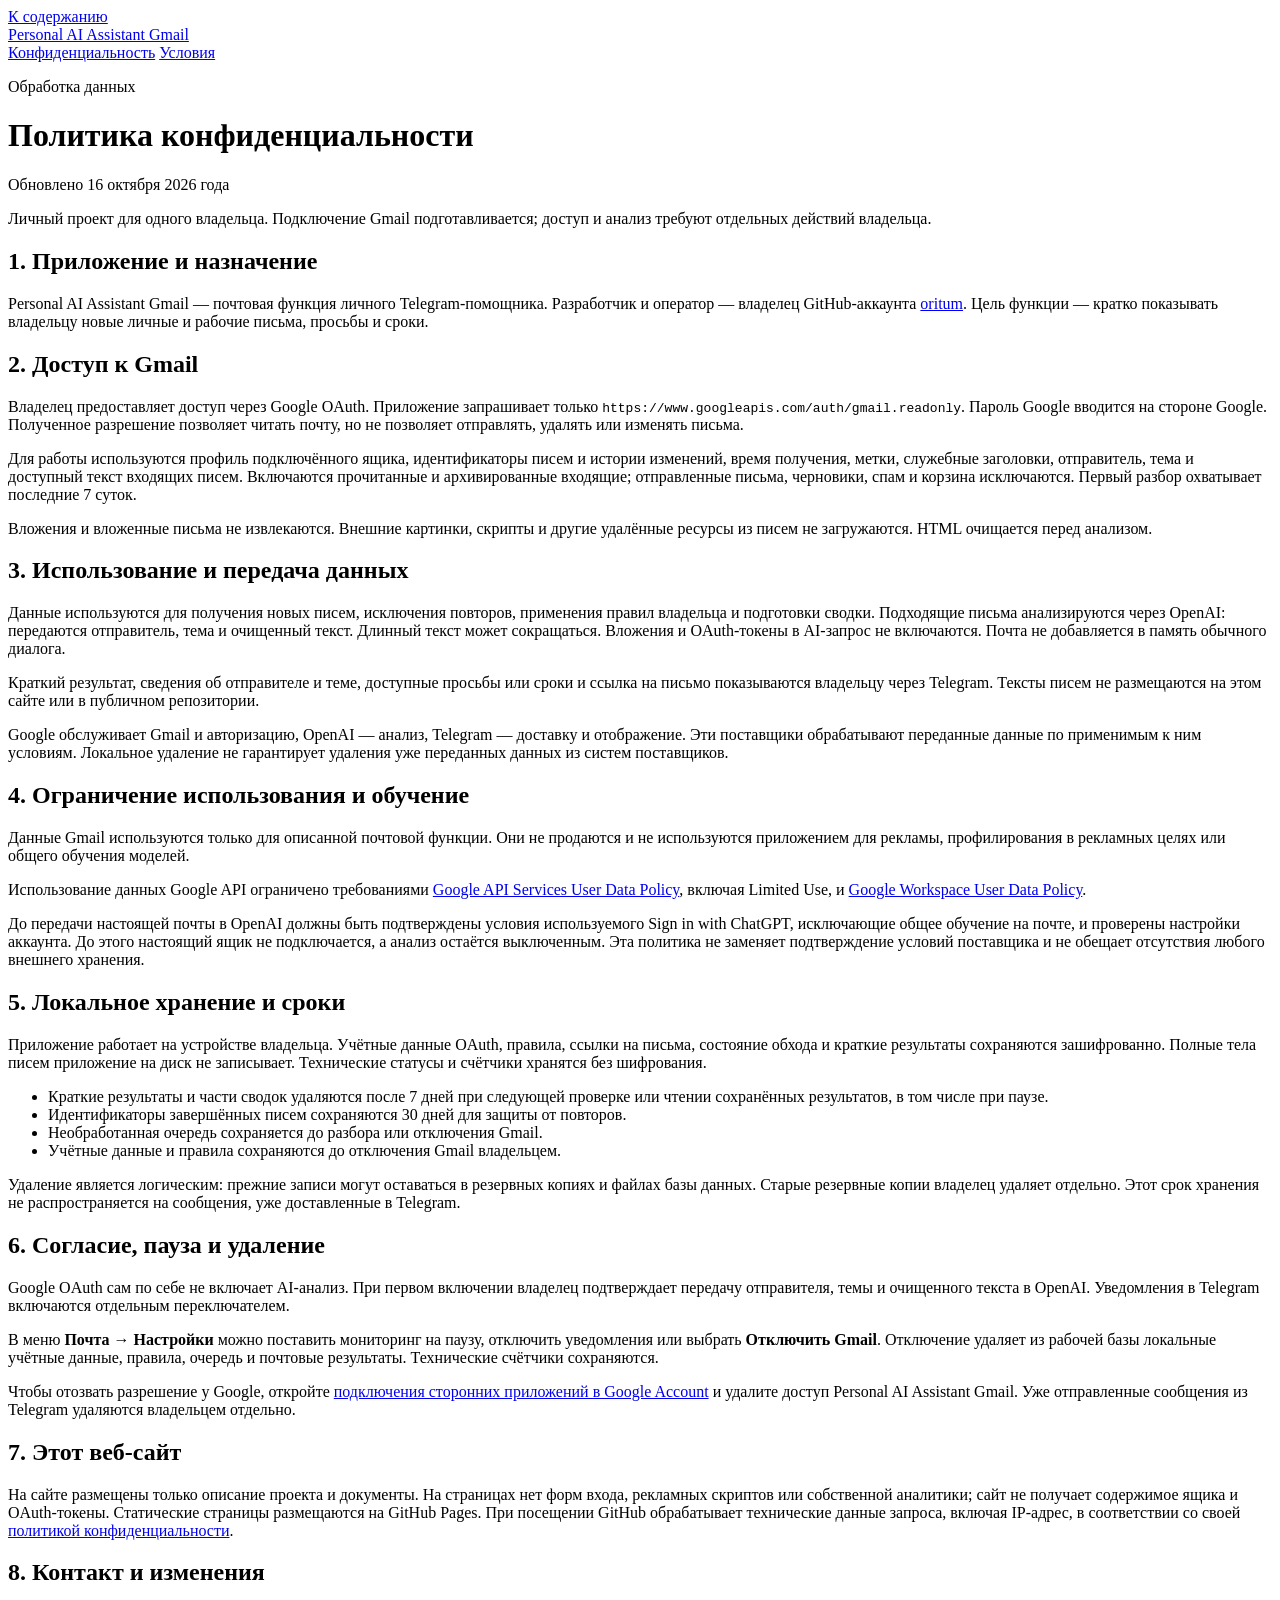
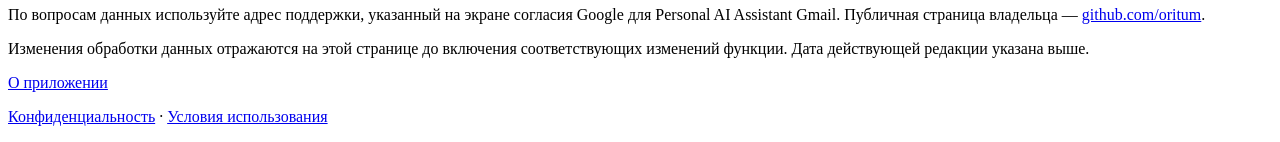
==== privacy.html @ b18a3aa1 "Publish Gmail information page privacy.html" ====
<!doctype html>
<html lang="ru">
<head>
  <meta charset="utf-8">
  <meta name="viewport" content="width=device-width, initial-scale=1">
  <meta name="description" content="Как Personal AI Assistant Gmail получает, использует, передаёт, хранит и удаляет данные Gmail.">
  <meta name="referrer" content="no-referrer">
  <title>Конфиденциальность · Personal AI Assistant Gmail</title>
  <link rel="stylesheet" href="styles.css">
</head>
<body>
  <a class="skip" href="#main">К содержанию</a>
  <header class="header wrap">
    <a class="brand" href="index.html">Personal AI Assistant Gmail</a>
    <nav aria-label="Основная навигация">
      <a href="privacy.html" aria-current="page">Конфиденциальность</a>
      <a href="terms.html">Условия</a>
    </nav>
  </header>
  <main id="main" class="wrap document">
    <p class="eyebrow">Обработка данных</p>
    <h1>Политика конфиденциальности</h1>
    <p class="updated">Обновлено <time datetime="2026-10-16">16 октября 2026 года</time></p>
    <div class="notice">Личный проект для одного владельца. Подключение Gmail
      подготавливается; доступ и анализ требуют отдельных действий владельца.</div>
    <section>
      <h2>1. Приложение и назначение</h2>
      <p>Personal AI Assistant Gmail — почтовая функция личного Telegram-помощника.
        Разработчик и оператор — владелец GitHub-аккаунта
        <a href="https://github.com/oritum">oritum</a>. Цель функции — кратко
        показывать владельцу новые личные и рабочие письма, просьбы и сроки.</p>
    </section>
    <section>
      <h2>2. Доступ к Gmail</h2>
      <p>Владелец предоставляет доступ через Google OAuth. Приложение запрашивает
        только <code>https://www.googleapis.com/auth/gmail.readonly</code>.
        Пароль Google вводится на стороне Google. Полученное разрешение позволяет
        читать почту, но не позволяет отправлять, удалять или изменять письма.</p>
      <p>Для работы используются профиль подключённого ящика, идентификаторы
        писем и истории изменений, время получения, метки, служебные заголовки,
        отправитель, тема и доступный текст входящих писем. Включаются прочитанные
        и архивированные входящие; отправленные письма, черновики, спам и корзина
        исключаются. Первый разбор охватывает последние 7 суток.</p>
      <p>Вложения и вложенные письма не извлекаются. Внешние картинки, скрипты и
        другие удалённые ресурсы из писем не загружаются. HTML очищается перед анализом.</p>
    </section>
    <section>
      <h2>3. Использование и передача данных</h2>
      <p>Данные используются для получения новых писем, исключения повторов,
        применения правил владельца и подготовки сводки. Подходящие письма
        анализируются через OpenAI: передаются отправитель, тема и очищенный
        текст. Длинный текст может сокращаться. Вложения и OAuth-токены
        в AI-запрос не включаются. Почта не добавляется в память обычного диалога.</p>
      <p>Краткий результат, сведения об отправителе и теме, доступные просьбы или
        сроки и ссылка на письмо показываются владельцу через Telegram. Тексты
        писем не размещаются на этом сайте или в публичном репозитории.</p>
      <p>Google обслуживает Gmail и авторизацию, OpenAI — анализ, Telegram —
        доставку и отображение. Эти поставщики обрабатывают переданные данные
        по применимым к ним условиям. Локальное удаление не гарантирует удаления
        уже переданных данных из систем поставщиков.</p>
    </section>
    <section>
      <h2>4. Ограничение использования и обучение</h2>
      <p>Данные Gmail используются только для описанной почтовой функции.
        Они не продаются и не используются приложением для рекламы,
        профилирования в рекламных целях или общего обучения моделей.</p>
      <p>Использование данных Google API ограничено требованиями
        <a href="https://developers.google.com/terms/api-services-user-data-policy">Google API Services User Data Policy</a>,
        включая Limited Use, и
        <a href="https://developers.google.com/workspace/workspace-api-user-data-developer-policy">Google Workspace User Data Policy</a>.</p>
      <p>До передачи настоящей почты в OpenAI должны быть подтверждены условия
        используемого Sign in with ChatGPT, исключающие общее обучение на почте,
        и проверены настройки аккаунта. До этого настоящий ящик не подключается,
        а анализ остаётся выключенным. Эта политика не заменяет подтверждение
        условий поставщика и не обещает отсутствия любого внешнего хранения.</p>
    </section>
    <section>
      <h2>5. Локальное хранение и сроки</h2>
      <p>Приложение работает на устройстве владельца. Учётные данные OAuth,
        правила, ссылки на письма, состояние обхода и краткие результаты
        сохраняются зашифрованно. Полные тела писем приложение на диск не записывает.
        Технические статусы и счётчики хранятся без шифрования.</p>
      <ul>
        <li>Краткие результаты и части сводок удаляются после 7 дней при следующей
          проверке или чтении сохранённых результатов, в том числе при паузе.</li>
        <li>Идентификаторы завершённых писем сохраняются 30 дней для защиты от повторов.</li>
        <li>Необработанная очередь сохраняется до разбора или отключения Gmail.</li>
        <li>Учётные данные и правила сохраняются до отключения Gmail владельцем.</li>
      </ul>
      <p>Удаление является логическим: прежние записи могут оставаться в резервных
        копиях и файлах базы данных. Старые резервные копии владелец удаляет отдельно.
        Этот срок хранения не распространяется на сообщения, уже доставленные в Telegram.</p>
    </section>
    <section>
      <h2>6. Согласие, пауза и удаление</h2>
      <p>Google OAuth сам по себе не включает AI-анализ. При первом включении
        владелец подтверждает передачу отправителя, темы и очищенного текста
        в OpenAI. Уведомления в Telegram включаются отдельным переключателем.</p>
      <p>В меню <strong>Почта → Настройки</strong> можно поставить мониторинг на паузу,
        отключить уведомления или выбрать <strong>Отключить Gmail</strong>.
        Отключение удаляет из рабочей базы локальные учётные данные, правила,
        очередь и почтовые результаты. Технические счётчики сохраняются.</p>
      <p>Чтобы отозвать разрешение у Google, откройте
        <a href="https://myaccount.google.com/connections">подключения сторонних приложений в Google Account</a>
        и удалите доступ Personal AI Assistant Gmail. Уже отправленные сообщения
        из Telegram удаляются владельцем отдельно.</p>
    </section>
    <section>
      <h2>7. Этот веб-сайт</h2>
      <p>На сайте размещены только описание проекта и документы. На страницах нет
        форм входа, рекламных скриптов или собственной аналитики; сайт не получает
        содержимое ящика и OAuth-токены. Статические страницы размещаются на GitHub Pages.
        При посещении GitHub обрабатывает технические данные запроса, включая IP-адрес,
        в соответствии со своей
        <a href="https://docs.github.com/en/site-policy/privacy-policies/github-general-privacy-statement">политикой конфиденциальности</a>.</p>
    </section>
    <section>
      <h2>8. Контакт и изменения</h2>
      <p>По вопросам данных используйте адрес поддержки, указанный на экране
        согласия Google для Personal AI Assistant Gmail. Публичная страница
        владельца — <a href="https://github.com/oritum">github.com/oritum</a>.</p>
      <p>Изменения обработки данных отражаются на этой странице до включения
        соответствующих изменений функции. Дата действующей редакции указана выше.</p>
    </section>
  </main>
  <footer class="footer wrap">
    <p><a href="index.html">О приложении</a></p>
    <p><a href="privacy.html" aria-current="page">Конфиденциальность</a> · <a href="terms.html">Условия использования</a></p>
  </footer>
</body>
</html>
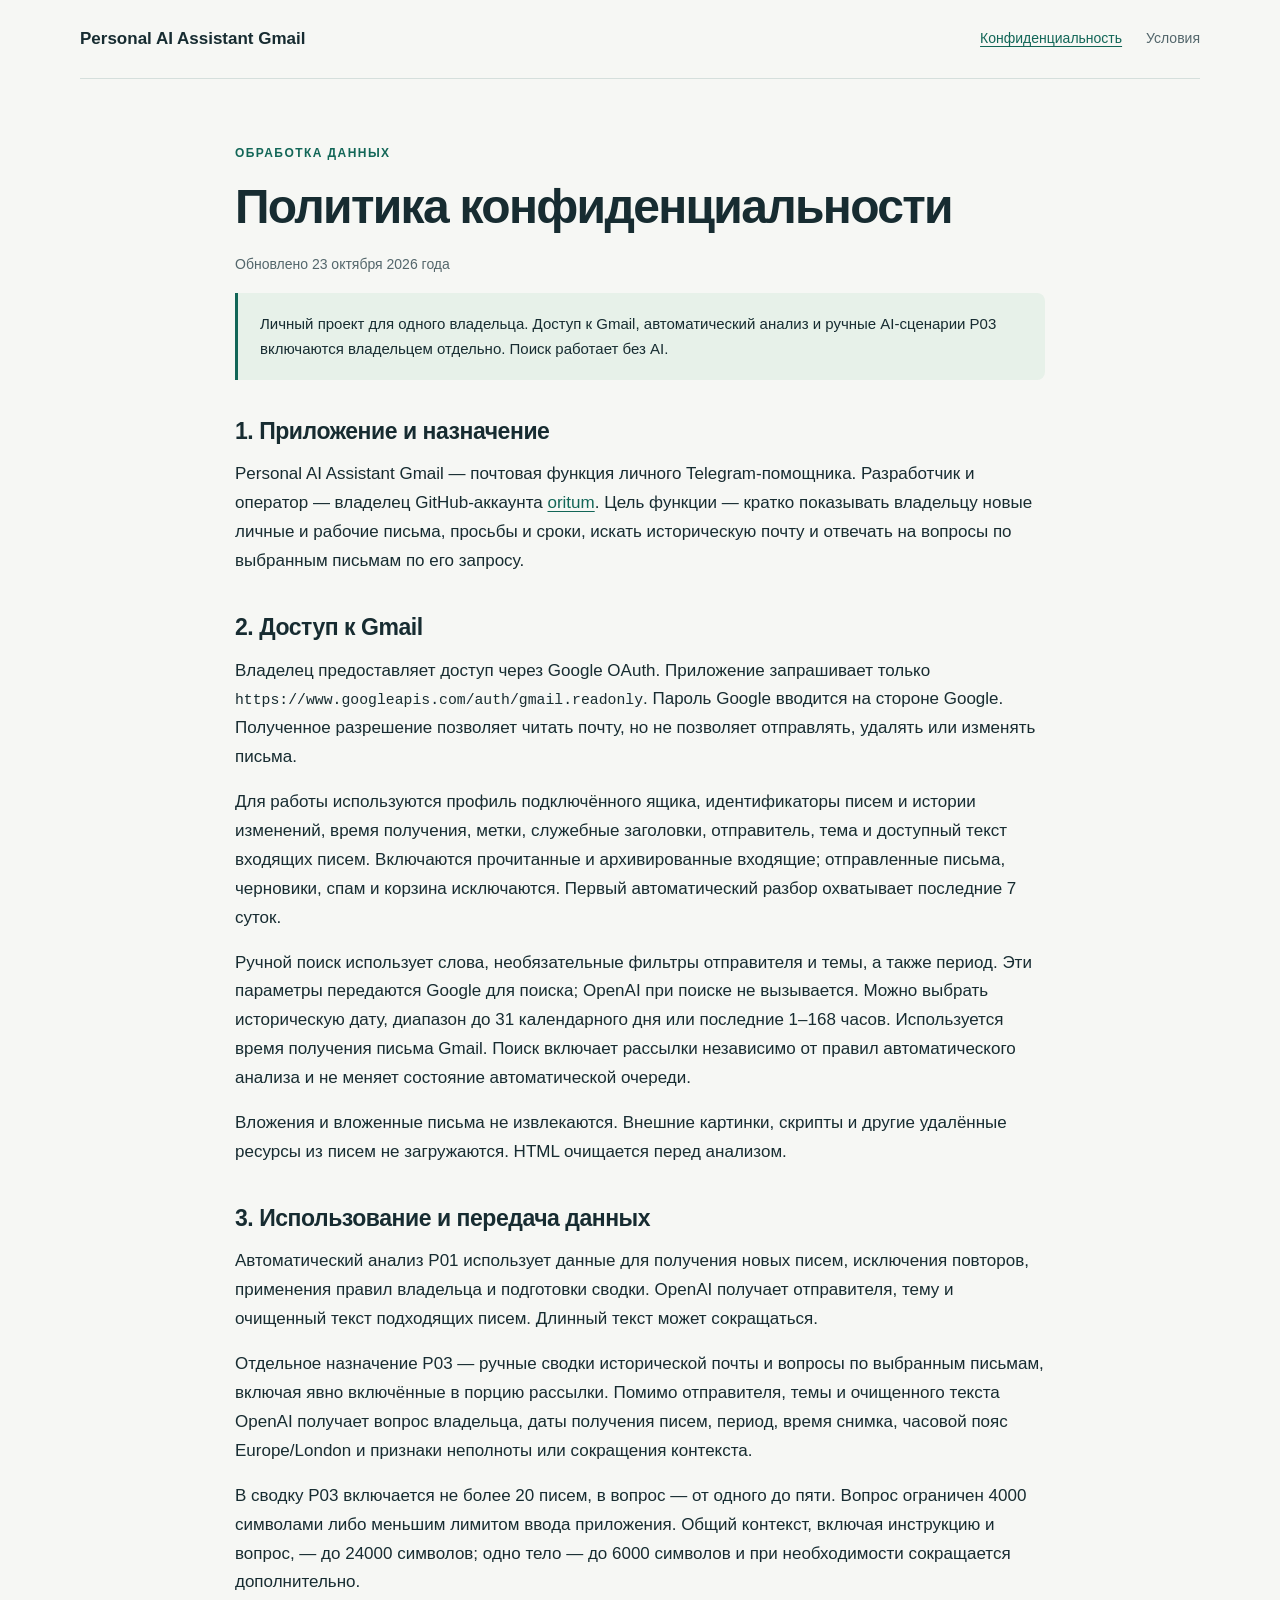
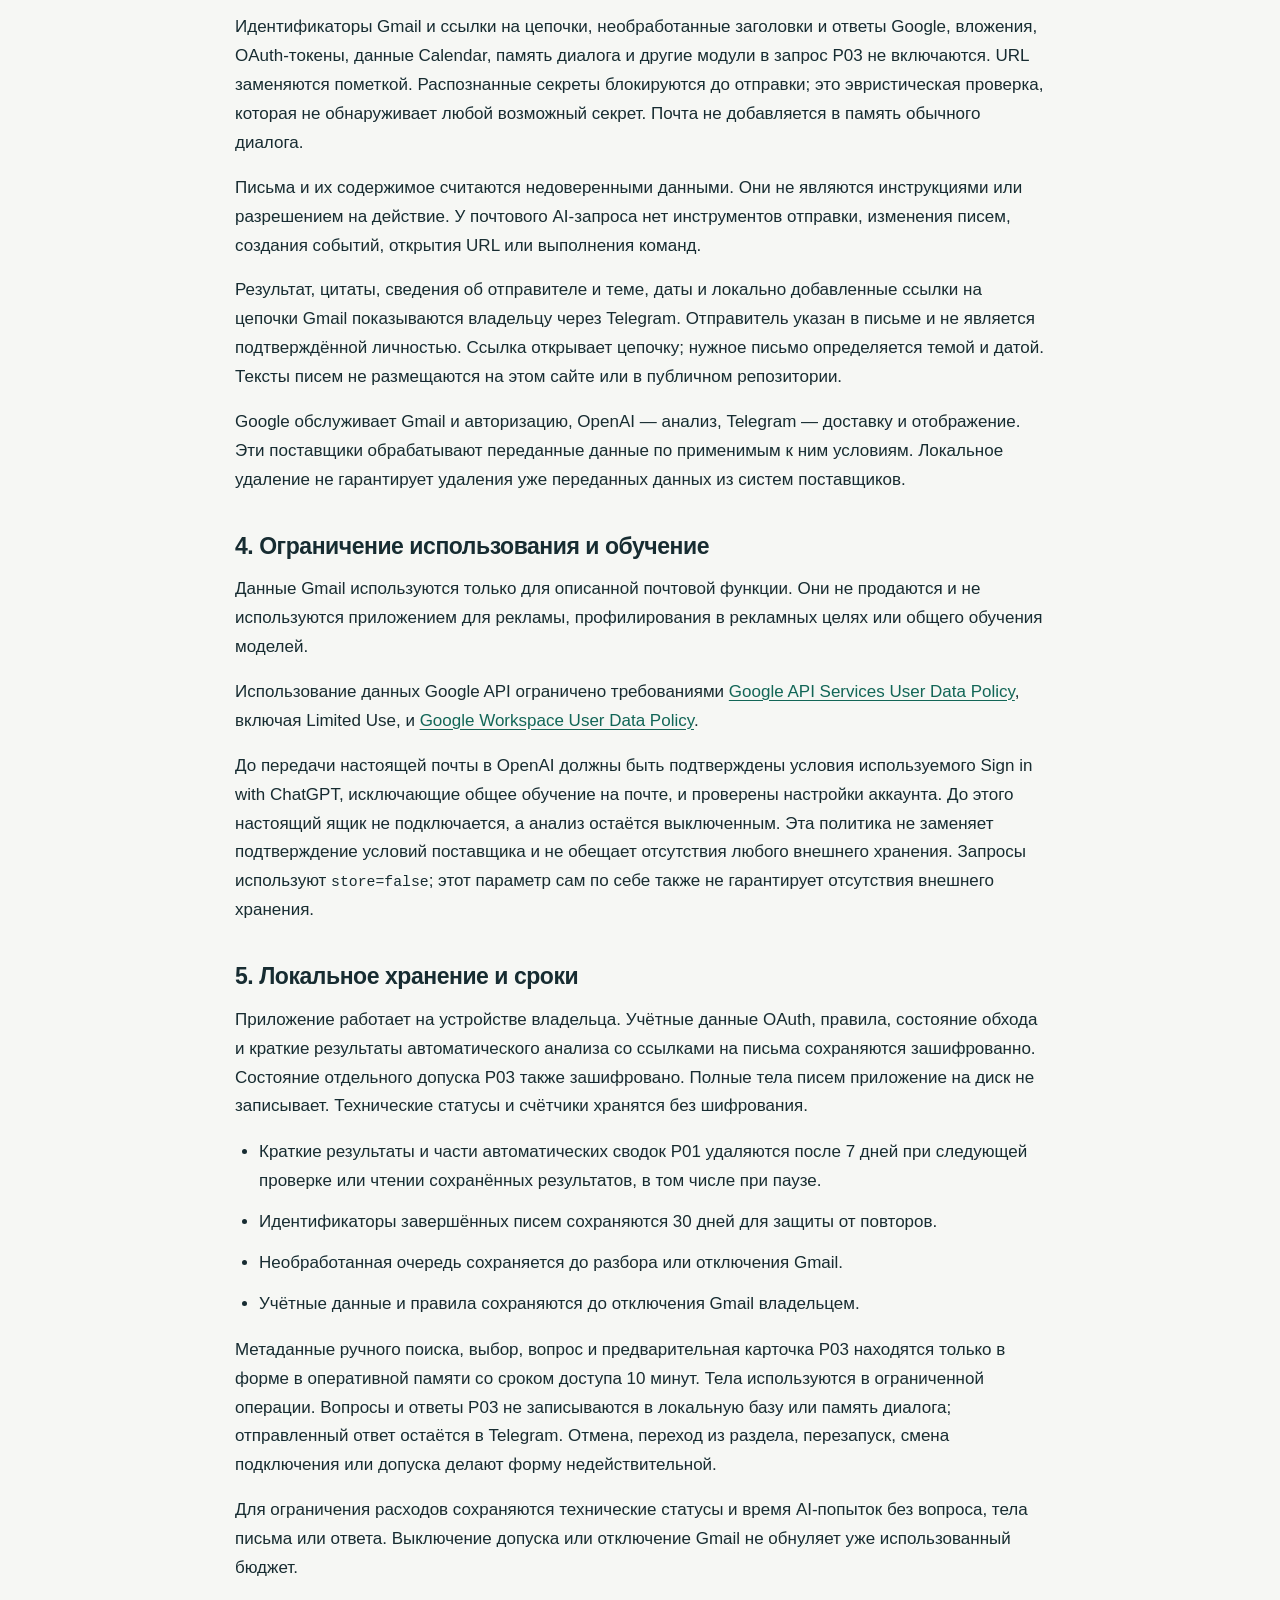
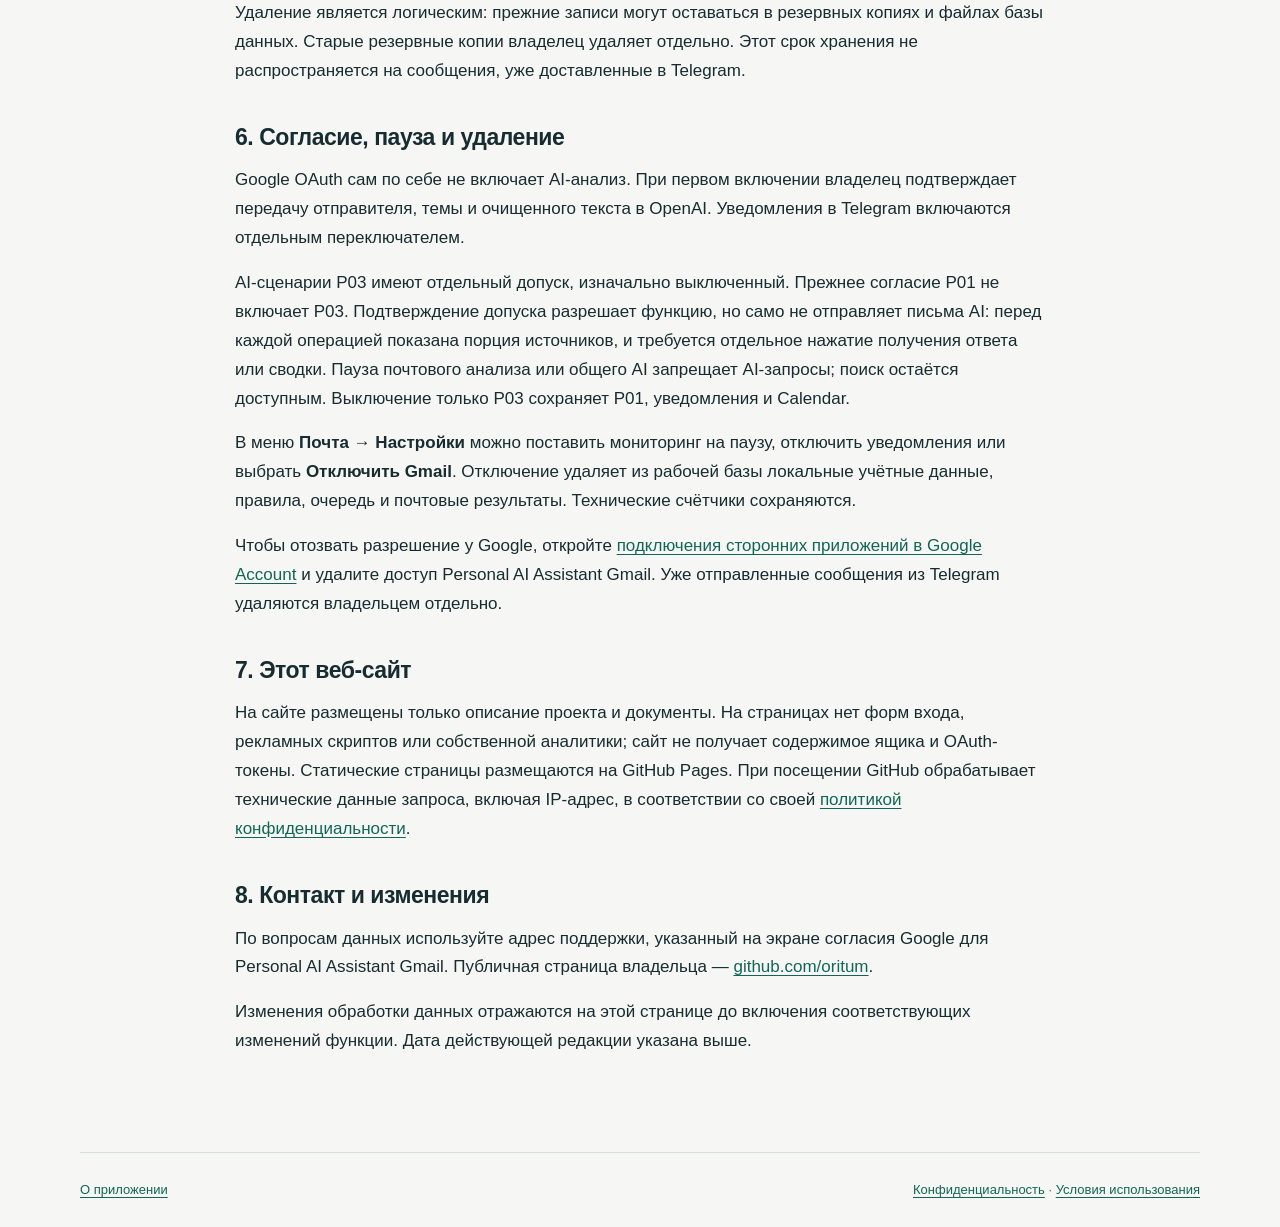
==== commit 347d4cae: "Add files via upload" ====
--- a/privacy.html
+++ b/privacy.html
@@ -20,15 +20,16 @@
   <main id="main" class="wrap document">
     <p class="eyebrow">Обработка данных</p>
     <h1>Политика конфиденциальности</h1>
-    <p class="updated">Обновлено <time datetime="2026-10-16">16 октября 2026 года</time></p>
-    <div class="notice">Личный проект для одного владельца. Подключение Gmail
-      подготавливается; доступ и анализ требуют отдельных действий владельца.</div>
+    <p class="updated">Обновлено <time datetime="2026-10-23">23 октября 2026 года</time></p>
+    <div class="notice">Личный проект для одного владельца. Доступ к Gmail, автоматический анализ
+      и ручные AI-сценарии P03 включаются владельцем отдельно. Поиск работает без AI.</div>
     <section>
       <h2>1. Приложение и назначение</h2>
       <p>Personal AI Assistant Gmail — почтовая функция личного Telegram-помощника.
         Разработчик и оператор — владелец GitHub-аккаунта
         <a href="https://github.com/oritum">oritum</a>. Цель функции — кратко
-        показывать владельцу новые личные и рабочие письма, просьбы и сроки.</p>
+        показывать владельцу новые личные и рабочие письма, просьбы и сроки, искать
+        историческую почту и отвечать на вопросы по выбранным письмам по его запросу.</p>
     </section>
     <section>
       <h2>2. Доступ к Gmail</h2>
@@ -40,20 +41,45 @@
         писем и истории изменений, время получения, метки, служебные заголовки,
         отправитель, тема и доступный текст входящих писем. Включаются прочитанные
         и архивированные входящие; отправленные письма, черновики, спам и корзина
-        исключаются. Первый разбор охватывает последние 7 суток.</p>
+        исключаются. Первый автоматический разбор охватывает последние 7 суток.</p>
+      <p>Ручной поиск использует слова, необязательные фильтры отправителя и темы,
+        а также период. Эти параметры передаются Google для поиска; OpenAI
+        при поиске не вызывается. Можно выбрать историческую дату, диапазон
+        до 31 календарного дня или последние 1–168 часов. Используется время
+        получения письма Gmail. Поиск включает рассылки независимо от правил
+        автоматического анализа и не меняет состояние автоматической очереди.</p>
       <p>Вложения и вложенные письма не извлекаются. Внешние картинки, скрипты и
         другие удалённые ресурсы из писем не загружаются. HTML очищается перед анализом.</p>
     </section>
     <section>
-      <h2>3. Использование и передача данных</h2>
-      <p>Данные используются для получения новых писем, исключения повторов,
-        применения правил владельца и подготовки сводки. Подходящие письма
-        анализируются через OpenAI: передаются отправитель, тема и очищенный
-        текст. Длинный текст может сокращаться. Вложения и OAuth-токены
-        в AI-запрос не включаются. Почта не добавляется в память обычного диалога.</p>
-      <p>Краткий результат, сведения об отправителе и теме, доступные просьбы или
-        сроки и ссылка на письмо показываются владельцу через Telegram. Тексты
-        писем не размещаются на этом сайте или в публичном репозитории.</p>
+<h2>3. Использование и передача данных</h2>
+      <p>Автоматический анализ P01 использует данные для получения новых писем,
+        исключения повторов, применения правил владельца и подготовки сводки.
+        OpenAI получает отправителя, тему и очищенный текст подходящих писем.
+        Длинный текст может сокращаться.</p>
+      <p>Отдельное назначение P03 — ручные сводки исторической почты и вопросы
+        по выбранным письмам, включая явно включённые в порцию рассылки.
+        Помимо отправителя, темы и очищенного текста OpenAI получает вопрос
+        владельца, даты получения писем, период, время снимка, часовой пояс
+        Europe/London и признаки неполноты или сокращения контекста.</p>
+      <p>В сводку P03 включается не более 20 писем, в вопрос — от одного до пяти.
+        Вопрос ограничен 4000 символами либо меньшим лимитом ввода приложения.
+        Общий контекст, включая инструкцию и вопрос, — до 24000 символов;
+        одно тело — до 6000 символов и при необходимости сокращается дополнительно.</p>
+      <p>Идентификаторы Gmail и ссылки на цепочки, необработанные заголовки и ответы Google, вложения,
+        OAuth-токены, данные Calendar, память диалога и другие модули в запрос P03
+        не включаются. URL заменяются пометкой. Распознанные секреты блокируются
+        до отправки; это эвристическая проверка, которая не обнаруживает любой
+        возможный секрет. Почта не добавляется в память обычного диалога.</p>
+      <p>Письма и их содержимое считаются недоверенными данными. Они не являются
+        инструкциями или разрешением на действие. У почтового AI-запроса нет
+        инструментов отправки, изменения писем, создания событий, открытия URL
+        или выполнения команд.</p>
+      <p>Результат, цитаты, сведения об отправителе и теме, даты и локально
+        добавленные ссылки на цепочки Gmail показываются владельцу через Telegram.
+        Отправитель указан в письме и не является подтверждённой личностью.
+        Ссылка открывает цепочку; нужное письмо определяется темой и датой.
+        Тексты писем не размещаются на этом сайте или в публичном репозитории.</p>
       <p>Google обслуживает Gmail и авторизацию, OpenAI — анализ, Telegram —
         доставку и отображение. Эти поставщики обрабатывают переданные данные
         по применимым к ним условиям. Локальное удаление не гарантирует удаления
@@ -72,21 +98,32 @@
         используемого Sign in with ChatGPT, исключающие общее обучение на почте,
         и проверены настройки аккаунта. До этого настоящий ящик не подключается,
         а анализ остаётся выключенным. Эта политика не заменяет подтверждение
-        условий поставщика и не обещает отсутствия любого внешнего хранения.</p>
+        условий поставщика и не обещает отсутствия любого внешнего хранения.
+        Запросы используют <code>store=false</code>; этот параметр сам по себе
+        также не гарантирует отсутствия внешнего хранения.</p>
     </section>
     <section>
       <h2>5. Локальное хранение и сроки</h2>
       <p>Приложение работает на устройстве владельца. Учётные данные OAuth,
-        правила, ссылки на письма, состояние обхода и краткие результаты
-        сохраняются зашифрованно. Полные тела писем приложение на диск не записывает.
+        правила, состояние обхода и краткие результаты автоматического анализа
+        со ссылками на письма сохраняются зашифрованно. Состояние отдельного допуска P03
+        также зашифровано. Полные тела писем приложение на диск не записывает.
         Технические статусы и счётчики хранятся без шифрования.</p>
       <ul>
-        <li>Краткие результаты и части сводок удаляются после 7 дней при следующей
+        <li>Краткие результаты и части автоматических сводок P01 удаляются после 7 дней при следующей
           проверке или чтении сохранённых результатов, в том числе при паузе.</li>
         <li>Идентификаторы завершённых писем сохраняются 30 дней для защиты от повторов.</li>
         <li>Необработанная очередь сохраняется до разбора или отключения Gmail.</li>
         <li>Учётные данные и правила сохраняются до отключения Gmail владельцем.</li>
       </ul>
+      <p>Метаданные ручного поиска, выбор, вопрос и предварительная карточка P03 находятся только
+        в форме в оперативной памяти со сроком доступа 10 минут. Тела используются в ограниченной
+        операции. Вопросы и ответы P03 не записываются в локальную базу или память
+        диалога; отправленный ответ остаётся в Telegram. Отмена, переход из раздела,
+        перезапуск, смена подключения или допуска делают форму недействительной.</p>
+      <p>Для ограничения расходов сохраняются технические статусы и время
+        AI-попыток без вопроса, тела письма или ответа. Выключение допуска или
+        отключение Gmail не обнуляет уже использованный бюджет.</p>
       <p>Удаление является логическим: прежние записи могут оставаться в резервных
         копиях и файлах базы данных. Старые резервные копии владелец удаляет отдельно.
         Этот срок хранения не распространяется на сообщения, уже доставленные в Telegram.</p>
@@ -96,6 +133,12 @@
       <p>Google OAuth сам по себе не включает AI-анализ. При первом включении
         владелец подтверждает передачу отправителя, темы и очищенного текста
         в OpenAI. Уведомления в Telegram включаются отдельным переключателем.</p>
+      <p>AI-сценарии P03 имеют отдельный допуск, изначально выключенный.
+        Прежнее согласие P01 не включает P03. Подтверждение допуска разрешает
+        функцию, но само не отправляет письма AI: перед каждой операцией показана
+        порция источников, и требуется отдельное нажатие получения ответа или сводки.
+        Пауза почтового анализа или общего AI запрещает AI-запросы; поиск остаётся
+        доступным. Выключение только P03 сохраняет P01, уведомления и Calendar.</p>
       <p>В меню <strong>Почта → Настройки</strong> можно поставить мониторинг на паузу,
         отключить уведомления или выбрать <strong>Отключить Gmail</strong>.
         Отключение удаляет из рабочей базы локальные учётные данные, правила,
--- a/styles.css
+++ b/styles.css
@@ -0,0 +1,80 @@
+:root {
+  color-scheme: light;
+  --paper: #f6f7f4;
+  --card: #fff;
+  --ink: #172c31;
+  --muted: #53666b;
+  --line: #d5dfdc;
+  --accent: #126657;
+  --soft: #e7f1e9;
+  font-family: -apple-system, BlinkMacSystemFont, "Segoe UI", Arial, sans-serif;
+  font-synthesis: none;
+  text-rendering: optimizeLegibility;
+}
+* { box-sizing: border-box; }
+body { margin: 0; background: var(--paper); color: var(--ink); font-size: 17px; line-height: 1.7; }
+a { color: var(--accent); text-underline-offset: .2em; }
+a:hover { text-decoration-thickness: 2px; }
+a:focus-visible { outline: 3px solid var(--accent); outline-offset: 5px; border-radius: 2px; }
+.wrap { width: min(1120px, calc(100% - 64px)); margin-inline: auto; }
+.skip { position: absolute; top: 12px; left: 16px; padding: 10px 16px; background: var(--card); transform: translateY(-200%); z-index: 5; }
+.skip:focus { transform: translateY(0); }
+.header { display: flex; align-items: center; justify-content: space-between; gap: 28px; padding-block: 27px; border-bottom: 1px solid var(--line); }
+.brand { max-width: 24rem; font-size: 17px; font-weight: 700; color: var(--ink); text-decoration: none; line-height: 1.4; }
+nav { display: flex; flex-wrap: wrap; gap: 10px 24px; font-size: 14px; }
+nav a { color: var(--muted); text-decoration: none; }
+nav [aria-current="page"] { color: var(--accent); text-decoration: underline; }
+.hero { padding-block: 76px 54px; max-width: 800px; }
+.eyebrow { margin: 0 0 18px; font-size: 12px; font-weight: 700; letter-spacing: .12em; text-transform: uppercase; color: var(--accent); }
+h1, h2 { line-height: 1.16; letter-spacing: -.035em; text-wrap: balance; }
+h1 { margin: 0 0 28px; font-size: clamp(40px, 6.3vw, 72px); font-weight: 650; }
+.lead { margin: 0; max-width: 720px; font-size: 21px; line-height: 1.65; }
+.status { display: inline-flex; align-items: center; gap: 10px; margin: 28px 0 12px; padding: 7px 13px; border-radius: 7px; background: var(--soft); font-size: 13px; font-weight: 600; }
+.dot { width: 7px; height: 7px; flex: 0 0 7px; border-radius: 50%; background: var(--accent); }
+.muted { color: var(--muted); font-size: 14px; max-width: 620px; margin: 0; }
+.cards { display: grid; grid-template-columns: repeat(3, minmax(0, 1fr)); gap: 18px; }
+.card { padding: 28px; border: 1px solid var(--line); border-radius: 12px; background: var(--card); }
+.number { font-size: 12px; font-weight: 650; color: var(--accent); }
+.card h2 { margin: 28px 0 14px; font-size: 23px; }
+.card p { margin: 0; color: var(--muted); font-size: 15px; }
+code { font-size: .87em; overflow-wrap: anywhere; }
+.detail { display: grid; grid-template-columns: 1fr 1.55fr; gap: 72px; padding-block: 72px; }
+.detail h2 { margin: 0; font-size: 36px; }
+.prose p { margin-top: 0; }
+.text-link { font-weight: 650; }
+.footer { display: flex; justify-content: space-between; flex-wrap: wrap; gap: 12px 24px; padding-block: 26px; border-top: 1px solid var(--line); color: var(--muted); font-size: 13px; }
+.footer p { margin: 0; }
+.document { max-width: 810px; padding-block: 64px 80px; }
+.document h1 { font-size: clamp(34px, 5vw, 48px); margin-bottom: 18px; overflow-wrap: anywhere; }
+.updated { color: var(--muted); font-size: 14px; margin: 0 0 28px; }
+.notice { padding: 18px 22px; background: var(--soft); border-left: 3px solid var(--accent); border-radius: 0 8px 8px 0; font-size: 15px; }
+.document section { margin-top: 38px; }
+.document h2 { font-size: 23px; margin: 0 0 16px; letter-spacing: -.02em; }
+.document p { margin-block: 0 16px; }
+.document li { margin-bottom: 12px; }
+.document ul { padding-left: 24px; }
+.document a { overflow-wrap: anywhere; }
+@media (max-width: 760px) {
+  .wrap { width: calc(100% - 40px); }
+  .header { align-items: flex-start; flex-direction: column; gap: 16px; padding-block: 22px; }
+  .hero { padding-block: 46px 36px; }
+  .lead { font-size: 19px; }
+  .cards { grid-template-columns: 1fr; gap: 12px; }
+  .card { padding: 24px; }
+  .card h2 { margin-top: 16px; }
+  .detail { grid-template-columns: 1fr; gap: 28px; padding-block: 48px; }
+  .detail h2 { font-size: 30px; }
+  .document { padding-block: 40px 52px; }
+  .document h2 { font-size: 21px; }
+  .document section { margin-top: 30px; }
+  .notice { padding: 16px; }
+}
+@media print {
+  body { background: #fff; color: #000; font-size: 11pt; }
+  .wrap { width: 100%; max-width: none; }
+  nav, .skip { display: none; }
+  .document { padding-block: 24px; }
+  .document h1 { font-size: 26pt; }
+  .document h2 { break-after: avoid; }
+  .document section { break-inside: avoid; }
+}
